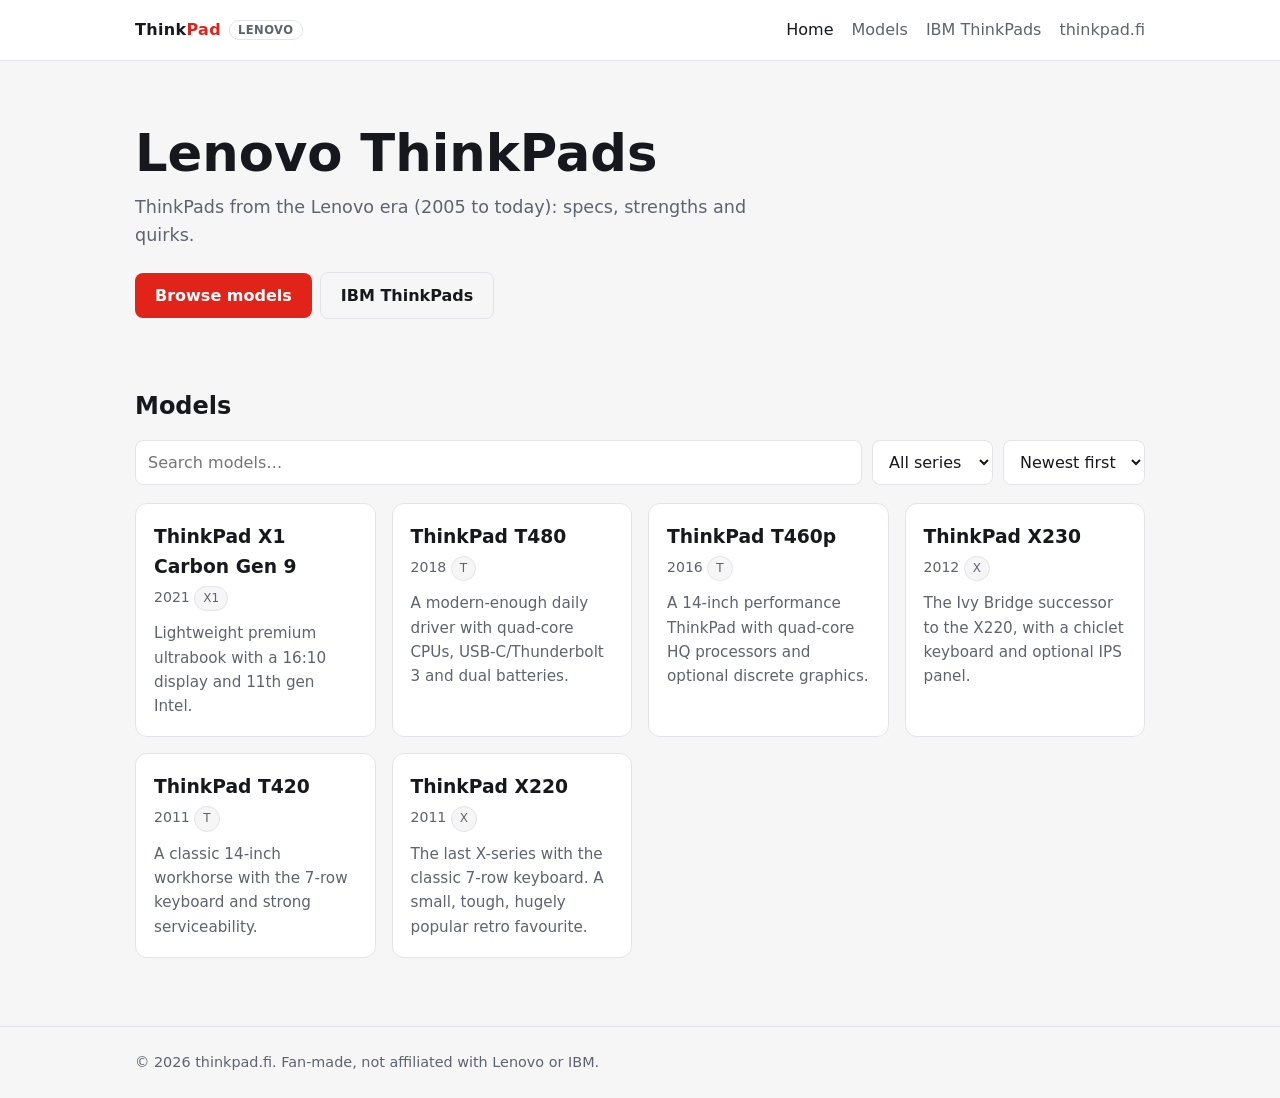
==== index.html @ 4281c488 "Initial commit" ====
<!doctype html>
<html lang="en">
<head>
  <meta charset="utf-8">
  <meta name="viewport" content="width=device-width,initial-scale=1">
  <title>ThinkPads – thinkpad.fi</title>
  <meta name="description" content="ThinkPad specs, strengths and quirks.">
  <link rel="stylesheet" href="assets/style.css">
</head>
<body data-page="home">
  <main id="app"><noscript><div class="wrap"><p>This site needs JavaScript to list models.</p></div></noscript></main>
  <script src="assets/data.js"></script>
  <script src="assets/app.js"></script>
</body>
</html>
---- assets/style.css ----
:root{
  --bg:#f6f6f7;--surface:#fff;--text:#16181d;--muted:#5d6370;--line:#e2e4e9;
  --accent:#e2231a;--accent-text:#fff;--radius:12px;--max:1050px;
}
@media (prefers-color-scheme:dark){
  :root{--bg:#0f1115;--surface:#181b21;--text:#eceef2;--muted:#9aa1ae;--line:#2a2f38}
}
*{box-sizing:border-box}
html{scroll-behavior:smooth}
body{margin:0;font:16px/1.6 system-ui,-apple-system,"Segoe UI",Roboto,sans-serif;background:var(--bg);color:var(--text)}
a{color:var(--accent);text-decoration:none}
a:hover{text-decoration:underline}
.wrap{max-width:var(--max);margin:0 auto;padding:0 20px}

/* header */
.site-header{background:var(--surface);border-bottom:1px solid var(--line);position:sticky;top:0;z-index:10}
.site-header .wrap{display:flex;align-items:center;justify-content:space-between;height:60px}
.brand{font-weight:800;letter-spacing:.02em;color:var(--text)}
.brand b{color:var(--accent)}
.nav a{margin-left:18px;color:var(--muted);font-weight:500}
.nav a.active,.nav a:hover{color:var(--text);text-decoration:none}

/* hero */
.hero{padding:64px 0 40px}
.hero h1{font-size:clamp(2rem,5vw,3.2rem);line-height:1.1;margin:0 0 12px}
.hero p{color:var(--muted);max-width:60ch;font-size:1.1rem;margin:0 0 22px}
.btn{display:inline-block;background:var(--accent);color:var(--accent-text);padding:10px 20px;border-radius:8px;font-weight:600}
.btn:hover{text-decoration:none;filter:brightness(1.1)}
.btn.ghost{background:transparent;color:var(--text);border:1px solid var(--line);margin-left:8px}

/* cards */
.grid{display:grid;grid-template-columns:repeat(auto-fill,minmax(240px,1fr));gap:16px}
.card{background:var(--surface);border:1px solid var(--line);border-radius:var(--radius);padding:18px;color:var(--text);display:block;transition:transform .15s,border-color .15s}
.card:hover{transform:translateY(-3px);border-color:var(--accent);text-decoration:none}
.card h3{margin:0 0 4px}
.card .meta{color:var(--muted);font-size:.88rem;margin-bottom:10px}
.card p{margin:0;color:var(--muted);font-size:.95rem}
.tag{display:inline-block;font-size:.75rem;padding:2px 8px;border-radius:99px;background:var(--bg);border:1px solid var(--line);color:var(--muted);margin-right:4px}

/* sections */
section{padding:28px 0}
h2{margin:0 0 14px}
.toolbar{display:flex;gap:10px;flex-wrap:wrap;margin-bottom:18px}
input,select{font:inherit;padding:9px 12px;border-radius:8px;border:1px solid var(--line);background:var(--surface);color:var(--text)}
input{flex:1;min-width:200px}

/* model page */
.crumbs{color:var(--muted);font-size:.9rem;padding-top:20px}
.model-head{padding:12px 0 8px}
.model-head h1{margin:0;font-size:clamp(1.8rem,4vw,2.6rem)}
.model-head p{color:var(--muted);font-size:1.1rem;max-width:65ch}
table.specs{width:100%;border-collapse:collapse;background:var(--surface);border:1px solid var(--line);border-radius:var(--radius);overflow:hidden}
table.specs th,table.specs td{text-align:left;padding:11px 16px;border-bottom:1px solid var(--line)}
table.specs th{width:30%;color:var(--muted);font-weight:500}
table.specs tr:last-child th,table.specs tr:last-child td{border-bottom:0}
.two{display:grid;grid-template-columns:1fr 1fr;gap:16px}
@media(max-width:700px){.two{grid-template-columns:1fr}.nav a{margin-left:12px}}
.panel{background:var(--surface);border:1px solid var(--line);border-radius:var(--radius);padding:18px}
.panel h3{margin-top:0}
.panel ul{margin:0;padding-left:20px}
.pros h3{color:#1f9d55}.cons h3{color:var(--accent)}

/* footer */
.site-footer{border-top:1px solid var(--line);margin-top:40px;padding:24px 0;color:var(--muted);font-size:.9rem}

/* ---- thinkpad.fi additions ---- */
body.brand-ibm{--accent:#0f62fe}
.site-header .wrap{flex-wrap:wrap;height:auto;min-height:60px;padding-top:8px;padding-bottom:8px;gap:4px 16px}
.brand .era{font-size:.72rem;font-weight:700;color:var(--muted);margin-left:8px;padding:2px 8px;border:1px solid var(--line);border-radius:99px;letter-spacing:.04em;text-transform:uppercase;vertical-align:middle}
.brands{display:grid;grid-template-columns:1fr 1fr;gap:16px}
@media(max-width:700px){.brands{grid-template-columns:1fr}}
.brand-card{padding:26px;border-top:4px solid var(--accent)}
.brand-card.ibm{border-top-color:#0f62fe}
.brand-card.lenovo{border-top-color:#e2231a}
.brand-card h3{font-size:1.4rem}
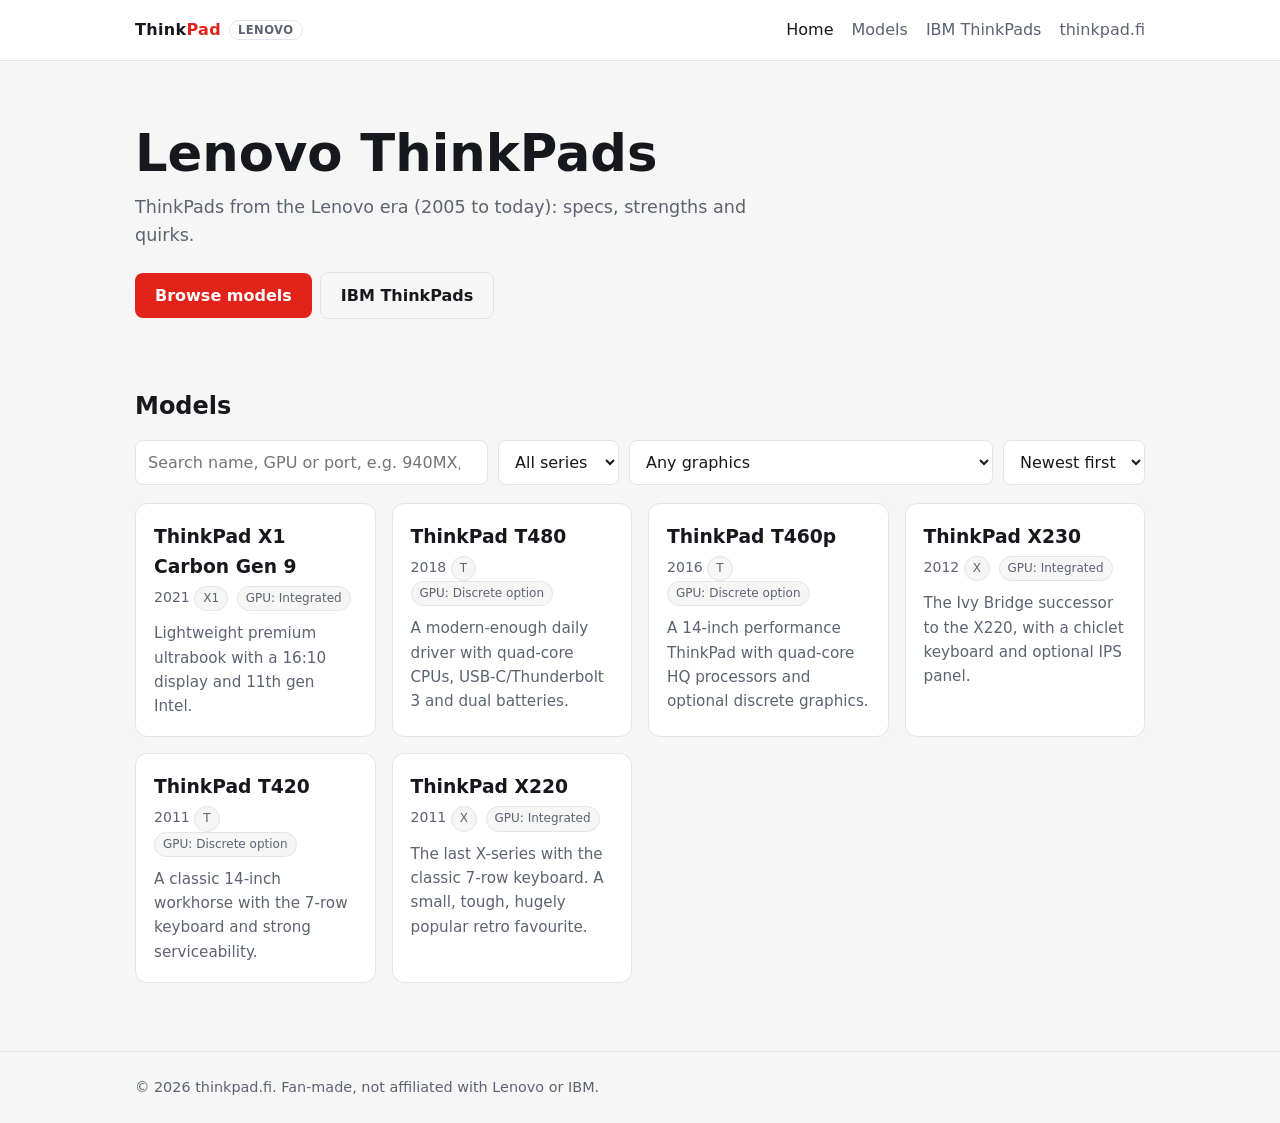
==== commit 047e0bf3: "updated info" ====
--- a/index.html
+++ b/index.html
@@ -9,6 +9,7 @@
 </head>
 <body data-page="home">
   <main id="app"><noscript><div class="wrap"><p>This site needs JavaScript to list models.</p></div></noscript></main>
+  <script src="assets/env.js"></script>
   <script src="assets/data.js"></script>
   <script src="assets/app.js"></script>
 </body>
--- a/assets/style.css
+++ b/assets/style.css
@@ -73,3 +73,26 @@
 .brand-card.ibm{border-top-color:#0f62fe}
 .brand-card.lenovo{border-top-color:#e2231a}
 .brand-card h3{font-size:1.4rem}
+
+/* ---- GPU / ports ---- */
+.muted{color:var(--muted);font-weight:400}
+.badge{display:inline-block;font-size:.72rem;font-weight:700;padding:2px 8px;border-radius:99px;letter-spacing:.03em;text-transform:uppercase;vertical-align:middle;margin-right:4px}
+.badge.int{background:rgba(31,157,85,.14);color:#1f9d55}
+.badge.dis{background:rgba(226,35,26,.12);color:var(--accent)}
+.badge.opt{background:var(--bg);color:var(--muted);border:1px solid var(--line)}
+.gpu-list{list-style:none;margin:0;padding:0}
+.gpu-list li{padding:12px 0;border-top:1px solid var(--line)}
+.gpu-list li:first-child{border-top:0;padding-top:0}
+.gpu-list .note{color:var(--muted);font-size:.92rem;margin-top:2px}
+.panel .lead{margin:0 0 14px;font-weight:500}
+.panel .foot{margin:14px 0 0;color:var(--muted);font-size:.88rem}
+table.specs.ports th{width:auto;font-weight:600;color:var(--text);background:var(--bg)}
+table.specs.ports td.qty{white-space:nowrap;width:70px}
+.notice{background:var(--surface);border:1px dashed var(--line);border-radius:8px;padding:8px 14px;color:var(--muted);font-size:.9rem;margin:8px 0 0}
+
+/* ---- docs / notes ---- */
+.docs{margin:14px 0 0}
+.docs .btn.ghost{margin:0 8px 8px 0}
+.notes{margin:0;padding-left:20px}
+.notes li{margin:0 0 8px}
+.notes a.src{font-size:.85rem;color:var(--muted);text-decoration:underline}
